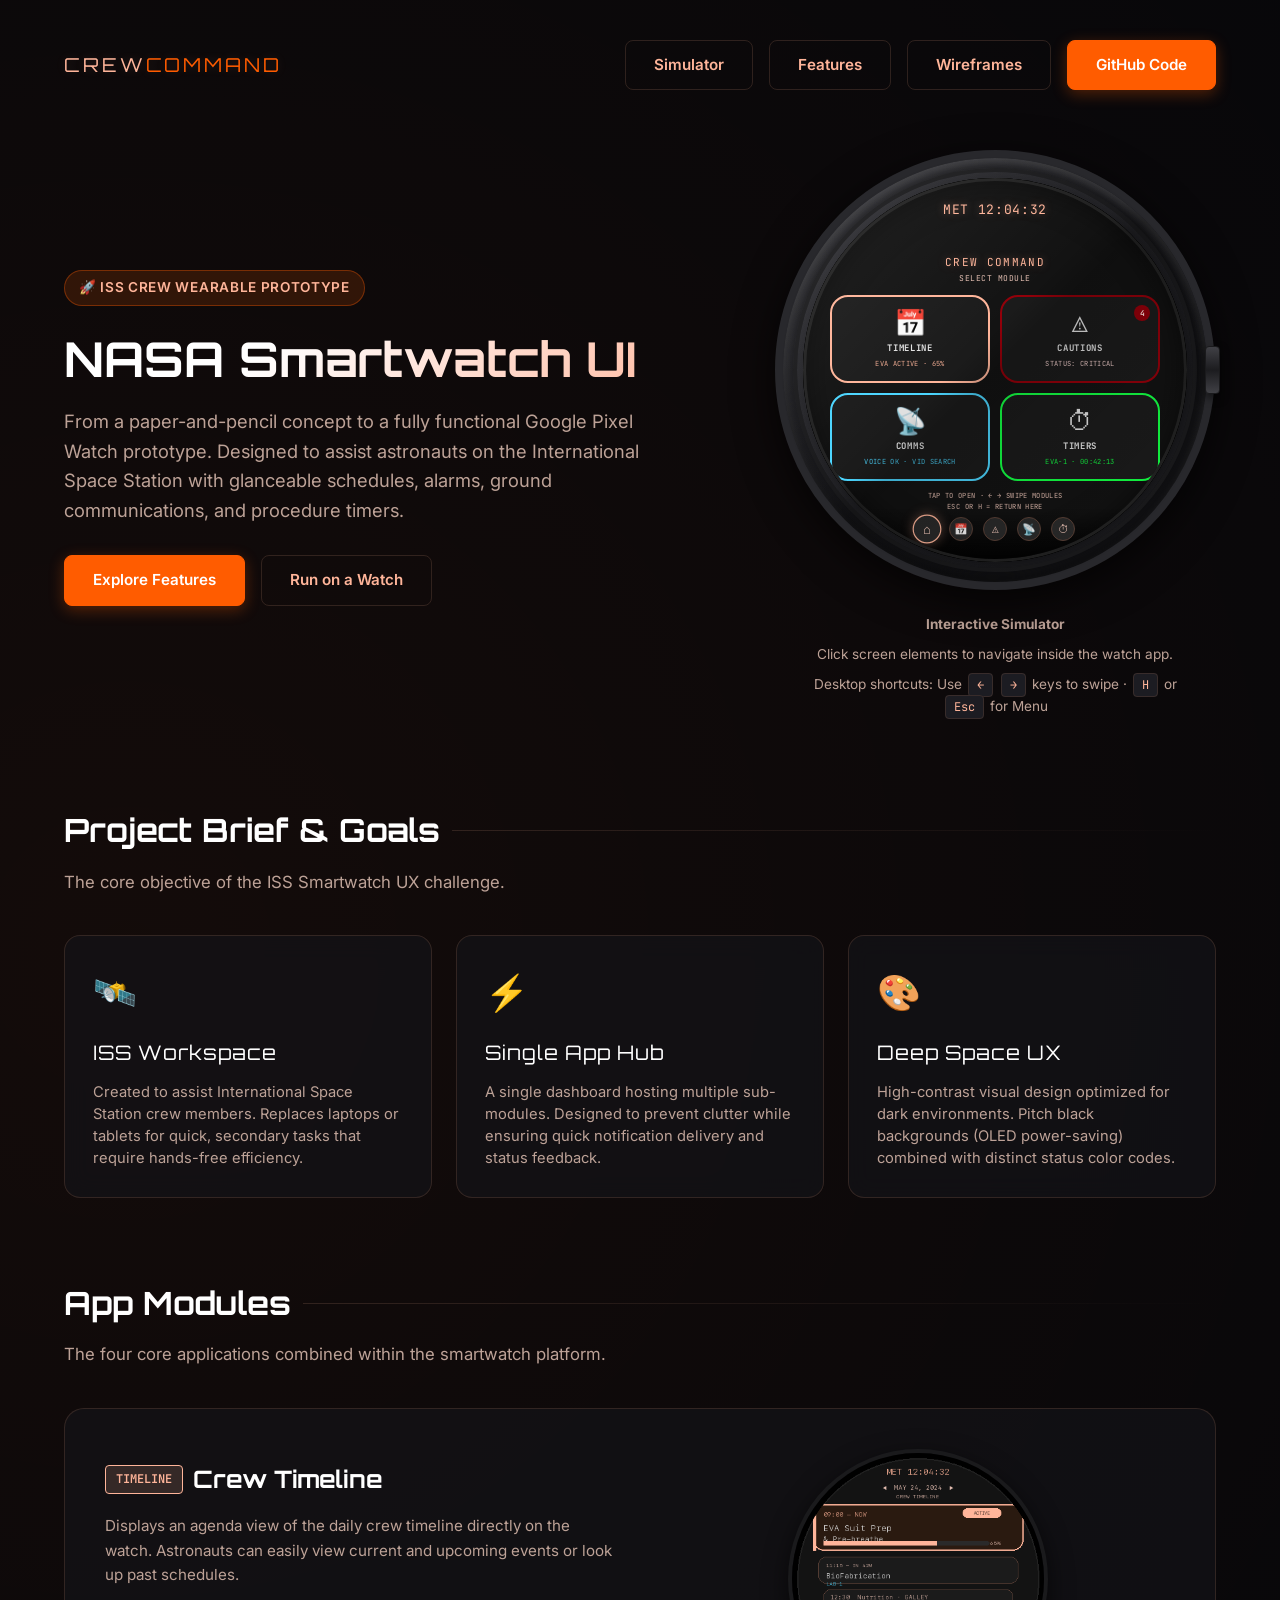
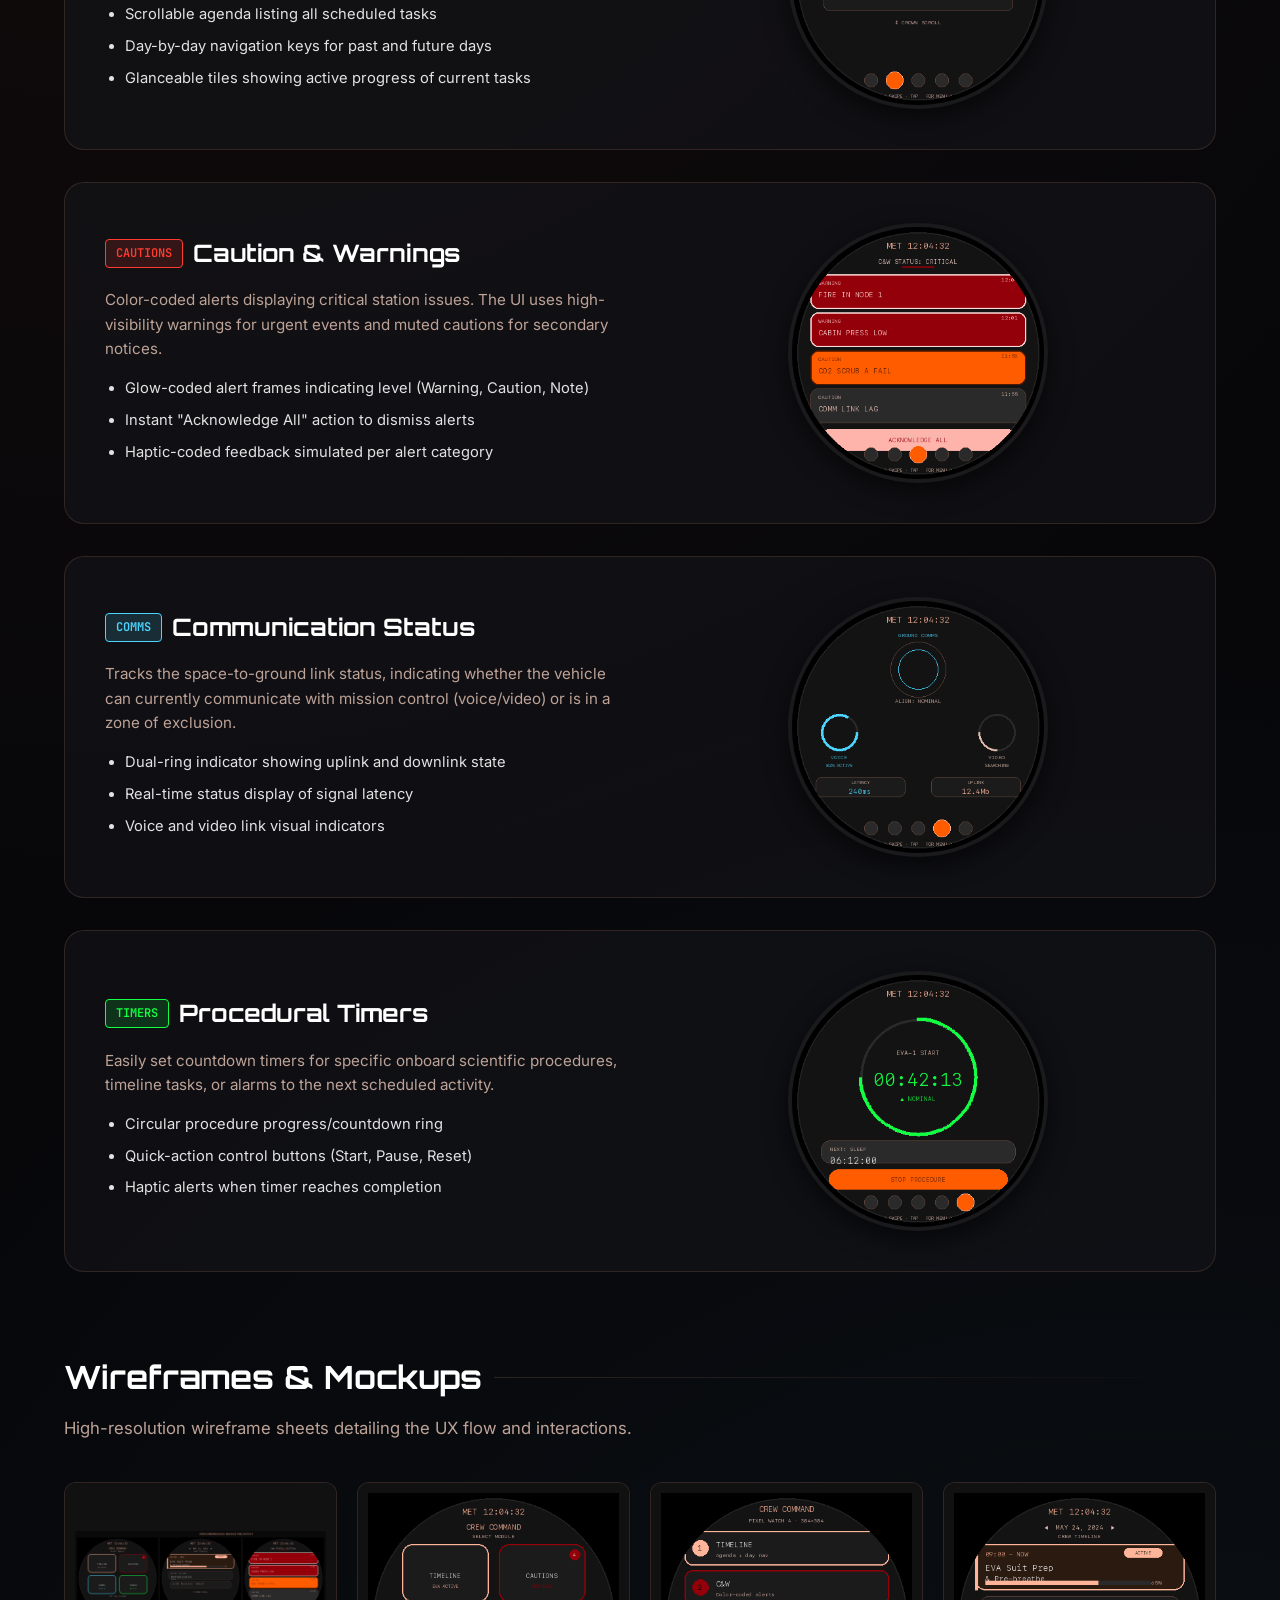
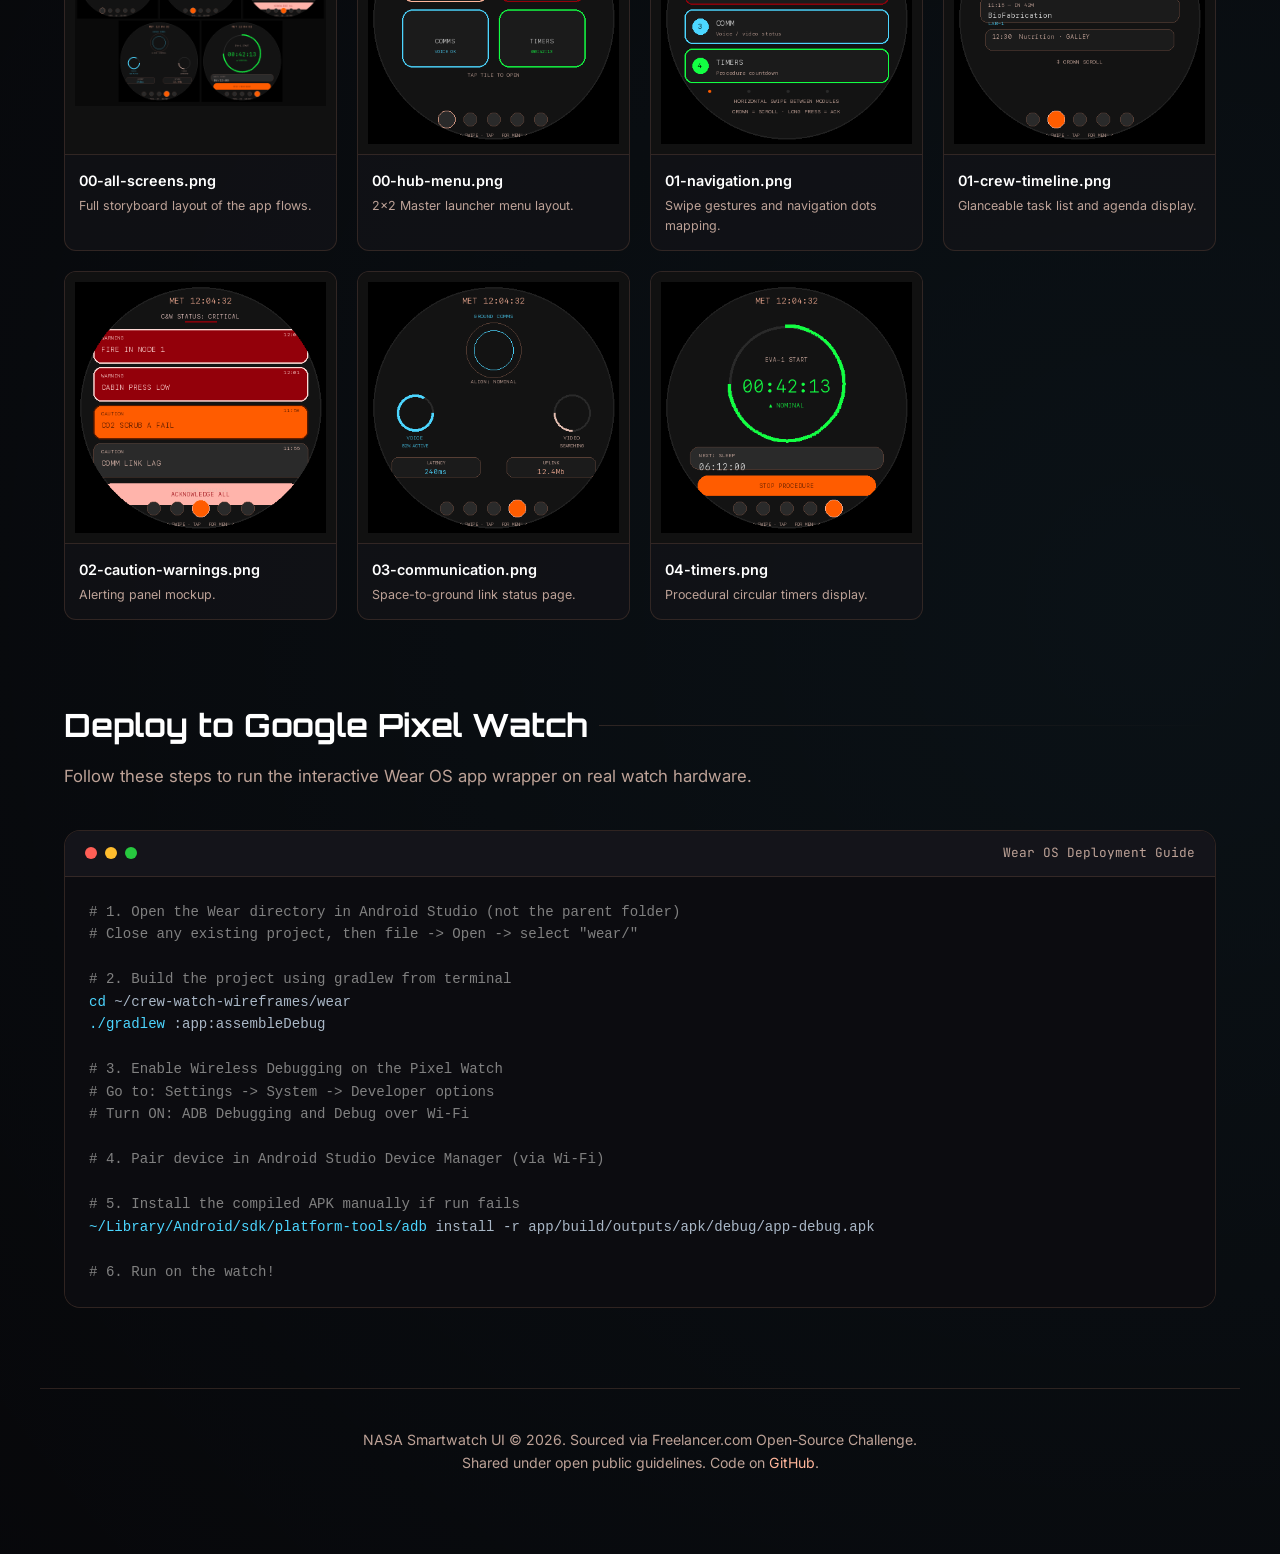
==== docs/index.html @ d1a4705b "Add docs folder for GitHub Pages" ====
<!DOCTYPE html>
<html lang="en">
<head>
  <meta charset="utf-8"/>
  <meta name="viewport" content="width=device-width, initial-scale=1"/>
  <title>NASA Smartwatch — Evolution of an Astronaut Wearable Interface</title>
  <meta name="description" content="Explore the NASA Smartwatch app prototype for the International Space Station, built for the Google Pixel Watch. Try the interactive simulator on this page!"/>
  <link rel="stylesheet" href="style.css"/>
</head>
<body>

  <!-- Header -->
  <header>
    <a href="#" class="logo">CREW<span>COMMAND</span></a>
    <div class="btn-container">
      <a href="#simulator" class="btn btn-secondary">Simulator</a>
      <a href="#features" class="btn btn-secondary">Features</a>
      <a href="#wireframes" class="btn btn-secondary">Wireframes</a>
      <a href="https://github.com/Agilegallie/NASA_Smartwatch" target="_blank" class="btn btn-primary">GitHub Code</a>
    </div>
  </header>

  <!-- Hero Section & Live Simulator -->
  <section class="hero" id="simulator">
    <div class="hero-content">
      <div class="hero-badge">
        🚀 ISS Crew Wearable Prototype
      </div>
      <h1>NASA Smartwatch UI</h1>
      <p>
        From a paper-and-pencil concept to a fully functional Google Pixel Watch prototype. Designed to assist astronauts on the International Space Station with glanceable schedules, alarms, ground communications, and procedure timers.
      </p>
      <div class="btn-container">
        <a href="#features" class="btn btn-primary">Explore Features</a>
        <a href="#deployment" class="btn btn-secondary">Run on a Watch</a>
      </div>
    </div>

    <!-- Live Watch Simulator Frame -->
    <div class="simulator-container">
      <div class="watch-frame">
        <div class="bezel-ring"></div>
        <div class="watch-crown"></div>
        <div class="watch-screen">
          <iframe class="watch-iframe" src="screens/hub.html" title="Interactive Watch Simulator"></iframe>
        </div>
      </div>
      <div class="simulator-controls">
        <p><strong>Interactive Simulator</strong></p>
        <p>Click screen elements to navigate inside the watch app.</p>
        <p>Desktop shortcuts: Use <kbd>←</kbd> <kbd>→</kbd> keys to swipe · <kbd>H</kbd> or <kbd>Esc</kbd> for Menu</p>
      </div>
    </div>
  </section>

  <!-- Product Brief & Overview -->
  <section id="brief">
    <div class="section-header">
      <h2>Project Brief &amp; Goals</h2>
      <p>The core objective of the ISS Smartwatch UX challenge.</p>
    </div>
    
    <div class="info-grid">
      <div class="glass-card">
        <div class="card-icon">🛰️</div>
        <div class="card-title">ISS Workspace</div>
        <div class="card-desc">
          Created to assist International Space Station crew members. Replaces laptops or tablets for quick, secondary tasks that require hands-free efficiency.
        </div>
      </div>
      <div class="glass-card">
        <div class="card-icon">⚡</div>
        <div class="card-title">Single App Hub</div>
        <div class="card-desc">
          A single dashboard hosting multiple sub-modules. Designed to prevent clutter while ensuring quick notification delivery and status feedback.
        </div>
      </div>
      <div class="glass-card">
        <div class="card-icon">🎨</div>
        <div class="card-title">Deep Space UX</div>
        <div class="card-desc">
          High-contrast visual design optimized for dark environments. Pitch black backgrounds (OLED power-saving) combined with distinct status color codes.
        </div>
      </div>
    </div>
  </section>

  <!-- Detailed Features Showcase -->
  <section id="features">
    <div class="section-header">
      <h2>App Modules</h2>
      <p>The four core applications combined within the smartwatch platform.</p>
    </div>

    <div class="features-detailed">
      
      <!-- Feature 1: Crew Timeline -->
      <div class="feature-detail-row">
        <div class="feature-detail-content">
          <h3>
            <span class="badge badge-timeline">Timeline</span>
            Crew Timeline
          </h3>
          <p>
            Displays an agenda view of the daily crew timeline directly on the watch. Astronauts can easily view current and upcoming events or look up past schedules.
          </p>
          <ul>
            <li>Scrollable agenda listing all scheduled tasks</li>
            <li>Day-by-day navigation keys for past and future days</li>
            <li>Glanceable tiles showing active progress of current tasks</li>
          </ul>
        </div>
        <div class="feature-detail-preview">
          <img src="wireframes/01-crew-timeline.png" alt="Timeline Module Preview"/>
        </div>
      </div>

      <!-- Feature 2: Caution & Warnings -->
      <div class="feature-detail-row">
        <div class="feature-detail-content">
          <h3>
            <span class="badge badge-cautions">Cautions</span>
            Caution &amp; Warnings
          </h3>
          <p>
            Color-coded alerts displaying critical station issues. The UI uses high-visibility warnings for urgent events and muted cautions for secondary notices.
          </p>
          <ul>
            <li>Glow-coded alert frames indicating level (Warning, Caution, Note)</li>
            <li>Instant "Acknowledge All" action to dismiss alerts</li>
            <li>Haptic-coded feedback simulated per alert category</li>
          </ul>
        </div>
        <div class="feature-detail-preview">
          <img src="wireframes/02-caution-warnings.png" alt="Caution & Warnings Module Preview"/>
        </div>
      </div>

      <!-- Feature 3: Communication Status -->
      <div class="feature-detail-row">
        <div class="feature-detail-content">
          <h3>
            <span class="badge badge-comm">Comms</span>
            Communication Status
          </h3>
          <p>
            Tracks the space-to-ground link status, indicating whether the vehicle can currently communicate with mission control (voice/video) or is in a zone of exclusion.
          </p>
          <ul>
            <li>Dual-ring indicator showing uplink and downlink state</li>
            <li>Real-time status display of signal latency</li>
            <li>Voice and video link visual indicators</li>
          </ul>
        </div>
        <div class="feature-detail-preview">
          <img src="wireframes/03-communication-status.png" alt="Communication Status Module Preview"/>
        </div>
      </div>

      <!-- Feature 4: Timers -->
      <div class="feature-detail-row">
        <div class="feature-detail-content">
          <h3>
            <span class="badge badge-timers">Timers</span>
            Procedural Timers
          </h3>
          <p>
            Easily set countdown timers for specific onboard scientific procedures, timeline tasks, or alarms to the next scheduled activity.
          </p>
          <ul>
            <li>Circular procedure progress/countdown ring</li>
            <li>Quick-action control buttons (Start, Pause, Reset)</li>
            <li>Haptic alerts when timer reaches completion</li>
          </ul>
        </div>
        <div class="feature-detail-preview">
          <img src="wireframes/04-timers.png" alt="Timers Module Preview"/>
        </div>
      </div>

    </div>
  </section>

  <!-- Wireframes Gallery -->
  <section id="wireframes">
    <div class="section-header">
      <h2>Wireframes &amp; Mockups</h2>
      <p>High-resolution wireframe sheets detailing the UX flow and interactions.</p>
    </div>

    <div class="gallery-grid">
      <a href="wireframes/00-all-screens.png" target="_blank" class="gallery-item">
        <div class="gallery-img-container">
          <img src="wireframes/00-all-screens.png" alt="All Screens wireframe sheet"/>
        </div>
        <div class="gallery-info">
          <div class="gallery-title">00-all-screens.png</div>
          <div class="gallery-desc">Full storyboard layout of the app flows.</div>
        </div>
      </a>

      <a href="wireframes/00-hub-menu.png" target="_blank" class="gallery-item">
        <div class="gallery-img-container">
          <img src="wireframes/00-hub-menu.png" alt="Hub Menu wireframe"/>
        </div>
        <div class="gallery-info">
          <div class="gallery-title">00-hub-menu.png</div>
          <div class="gallery-desc">2x2 Master launcher menu layout.</div>
        </div>
      </a>

      <a href="wireframes/01-navigation-overview.png" target="_blank" class="gallery-item">
        <div class="gallery-img-container">
          <img src="wireframes/01-navigation-overview.png" alt="Navigation overview"/>
        </div>
        <div class="gallery-info">
          <div class="gallery-title">01-navigation.png</div>
          <div class="gallery-desc">Swipe gestures and navigation dots mapping.</div>
        </div>
      </a>

      <a href="wireframes/01-crew-timeline.png" target="_blank" class="gallery-item">
        <div class="gallery-img-container">
          <img src="wireframes/01-crew-timeline.png" alt="Crew Timeline agenda mockup"/>
        </div>
        <div class="gallery-info">
          <div class="gallery-title">01-crew-timeline.png</div>
          <div class="gallery-desc">Glanceable task list and agenda display.</div>
        </div>
      </a>

      <a href="wireframes/02-caution-warnings.png" target="_blank" class="gallery-item">
        <div class="gallery-img-container">
          <img src="wireframes/02-caution-warnings.png" alt="Caution and warnings alert cards"/>
        </div>
        <div class="gallery-info">
          <div class="gallery-title">02-caution-warnings.png</div>
          <div class="gallery-desc">Alerting panel mockup.</div>
        </div>
      </a>

      <a href="wireframes/03-communication-status.png" target="_blank" class="gallery-item">
        <div class="gallery-img-container">
          <img src="wireframes/03-communication-status.png" alt="Communication status screen"/>
        </div>
        <div class="gallery-info">
          <div class="gallery-title">03-communication.png</div>
          <div class="gallery-desc">Space-to-ground link status page.</div>
        </div>
      </a>

      <a href="wireframes/04-timers.png" target="_blank" class="gallery-item">
        <div class="gallery-img-container">
          <img src="wireframes/04-timers.png" alt="Timers ring view"/>
        </div>
        <div class="gallery-info">
          <div class="gallery-title">04-timers.png</div>
          <div class="gallery-desc">Procedural circular timers display.</div>
        </div>
      </a>
    </div>
  </section>

  <!-- Watch Deployment Instructions -->
  <section id="deployment">
    <div class="section-header">
      <h2>Deploy to Google Pixel Watch</h2>
      <p>Follow these steps to run the interactive Wear OS app wrapper on real watch hardware.</p>
    </div>

    <div class="code-guide">
      <div class="code-header">
        <div class="code-dots">
          <div class="code-dot dot-red"></div>
          <div class="code-dot dot-yellow"></div>
          <div class="code-dot dot-green"></div>
        </div>
        <div class="code-title">Wear OS Deployment Guide</div>
      </div>
      <div class="code-content">
        <pre><code><span class="comment"># 1. Open the Wear directory in Android Studio (not the parent folder)</span>
<span class="comment"># Close any existing project, then file -> Open -> select "wear/"</span>

<span class="comment"># 2. Build the project using gradlew from terminal</span>
<span class="cmd">cd</span> ~/crew-watch-wireframes/wear
<span class="cmd">./gradlew</span> :app:assembleDebug

<span class="comment"># 3. Enable Wireless Debugging on the Pixel Watch</span>
<span class="comment"># Go to: Settings -> System -> Developer options</span>
<span class="comment"># Turn ON: ADB Debugging and Debug over Wi-Fi</span>

<span class="comment"># 4. Pair device in Android Studio Device Manager (via Wi-Fi)</span>

<span class="comment"># 5. Install the compiled APK manually if run fails</span>
<span class="cmd">~/Library/Android/sdk/platform-tools/adb</span> install -r app/build/outputs/apk/debug/app-debug.apk

<span class="comment"># 6. Run on the watch!</span></code></pre>
      </div>
    </div>
  </section>

  <!-- Footer -->
  <footer>
    <p>NASA Smartwatch UI © 2026. Sourced via Freelancer.com Open-Source Challenge.</p>
    <p>Shared under open public guidelines. Code on <a href="https://github.com/Agilegallie/NASA_Smartwatch" target="_blank">GitHub</a>.</p>
  </footer>

</body>
</html>
---- docs/style.css ----
/* Deep Space Command — Landing Page Styling */
@import url('https://fonts.googleapis.com/css2?family=Inter:wght@300;400;500;600;700&family=JetBrains+Mono:wght@400;600;700&family=Orbitron:wght@600;800&display=swap');

:root {
  --bg-color: #07070a;
  --panel-bg: rgba(20, 20, 25, 0.65);
  --panel-border: rgba(91, 65, 55, 0.45);
  --text-main: #e2e2e2;
  --text-muted: #bda297;
  --primary: #ffb59a;
  --primary-glow: rgba(255, 181, 154, 0.15);
  --accent-orange: #ff5c00;
  --accent-green: #13ff43;
  --accent-blue: #4cd6ff;
  --accent-red: #ff3b30;
  --font-sans: 'Inter', sans-serif;
  --font-mono: 'JetBrains Mono', monospace;
  --font-display: 'Orbitron', sans-serif;
}

* {
  box-sizing: border-box;
  margin: 0;
  padding: 0;
}

html {
  scroll-behavior: smooth;
}

body {
  background-color: var(--bg-color);
  background-image: 
    radial-gradient(circle at 10% 20%, rgba(255, 92, 0, 0.05) 0%, transparent 40%),
    radial-gradient(circle at 90% 80%, rgba(76, 214, 255, 0.05) 0%, transparent 40%);
  color: var(--text-main);
  font-family: var(--font-sans);
  line-height: 1.6;
  overflow-x: hidden;
  padding-bottom: 80px;
}

/* Header & Hero Section */
header {
  max-width: 1200px;
  margin: 0 auto;
  padding: 40px 24px 20px;
  display: flex;
  justify-content: space-between;
  align-items: center;
}

.logo {
  font-family: var(--font-display);
  font-size: 1.2rem;
  letter-spacing: 0.15em;
  color: var(--primary);
  text-shadow: 0 0 10px var(--primary-glow);
  text-decoration: none;
}

.logo span {
  color: var(--accent-orange);
}

.hero {
  max-width: 1200px;
  margin: 40px auto 80px;
  padding: 0 24px;
  display: grid;
  grid-template-columns: 1.2fr 0.8fr;
  gap: 48px;
  align-items: center;
}

@media (max-width: 992px) {
  .hero {
    grid-template-columns: 1fr;
    text-align: center;
    gap: 40px;
  }
}

.hero-content h1 {
  font-family: var(--font-display);
  font-size: 3rem;
  line-height: 1.2;
  margin-bottom: 20px;
  background: linear-gradient(135deg, #fff 30%, var(--primary) 100%);
  -webkit-background-clip: text;
  -webkit-text-fill-color: transparent;
}

@media (max-width: 576px) {
  .hero-content h1 {
    font-size: 2.2rem;
  }
}

.hero-content p {
  color: var(--text-muted);
  font-size: 1.15rem;
  margin-bottom: 30px;
  max-width: 600px;
}

@media (max-width: 992px) {
  .hero-content p {
    margin: 0 auto 30px;
  }
}

.hero-badge {
  display: inline-flex;
  align-items: center;
  gap: 8px;
  background: rgba(255, 92, 0, 0.15);
  border: 1px solid rgba(255, 92, 0, 0.35);
  padding: 6px 14px;
  border-radius: 99px;
  color: var(--primary);
  font-size: 0.85rem;
  font-weight: 600;
  margin-bottom: 24px;
  text-transform: uppercase;
  letter-spacing: 0.05em;
}

.btn-container {
  display: flex;
  gap: 16px;
  flex-wrap: wrap;
}

@media (max-width: 992px) {
  .btn-container {
    justify-content: center;
  }
}

.btn {
  display: inline-flex;
  align-items: center;
  justify-content: center;
  padding: 12px 28px;
  border-radius: 8px;
  font-size: 0.95rem;
  font-weight: 600;
  text-decoration: none;
  transition: all 0.2s ease;
  cursor: pointer;
}

.btn-primary {
  background: var(--accent-orange);
  color: #fff;
  border: 1px solid var(--accent-orange);
  box-shadow: 0 4px 15px rgba(255, 92, 0, 0.3);
}

.btn-primary:hover {
  background: #ff7629;
  transform: translateY(-2px);
  box-shadow: 0 6px 20px rgba(255, 92, 0, 0.4);
}

.btn-secondary {
  background: transparent;
  color: var(--primary);
  border: 1px solid var(--panel-border);
}

.btn-secondary:hover {
  background: rgba(255, 181, 154, 0.05);
  border-color: var(--primary);
  transform: translateY(-2px);
}

/* Smartwatch Simulator */
.simulator-container {
  display: flex;
  flex-direction: column;
  align-items: center;
  justify-content: center;
}

.watch-frame {
  width: 440px;
  height: 440px;
  background: radial-gradient(circle at 30% 30%, #303035 0%, #151518 70%);
  border-radius: 50%;
  border: 8px solid #28282c;
  box-shadow: 
    0 10px 40px rgba(0, 0, 0, 0.7),
    inset 0 4px 10px rgba(255, 255, 255, 0.15),
    inset 0 -4px 10px rgba(0, 0, 0, 0.6);
  position: relative;
  display: flex;
  align-items: center;
  justify-content: center;
  margin-bottom: 24px;
}

.watch-frame::after {
  content: '';
  position: absolute;
  inset: 0;
  border-radius: 50%;
  background: linear-gradient(135deg, rgba(255,255,255,0.08) 0%, transparent 45%, rgba(0,0,0,0.2) 50%, transparent 100%);
  pointer-events: none;
}

/* Metal Bezel Ring */
.bezel-ring {
  position: absolute;
  width: 404px;
  height: 404px;
  border-radius: 50%;
  border: 4px solid #1a1a1c;
  box-shadow: 
    0 0 10px rgba(0, 0, 0, 0.5),
    inset 0 0 15px rgba(255, 255, 255, 0.05);
  pointer-events: none;
}

/* Smartwatch Physical Buttons (Crown) */
.watch-crown {
  position: absolute;
  right: -13px;
  top: calc(50% - 24px);
  width: 15px;
  height: 48px;
  background: linear-gradient(to bottom, #404045 0%, #1c1c1f 50%, #404045 100%);
  border-radius: 4px;
  border: 1px solid #1a1a1c;
  box-shadow: 0 4px 8px rgba(0,0,0,0.5);
  z-index: 1;
}

.watch-screen {
  width: 384px;
  height: 384px;
  border-radius: 50%;
  overflow: hidden;
  background: #000;
  position: relative;
  box-shadow: inset 0 0 20px rgba(0,0,0,0.8);
}

.watch-iframe {
  width: 100%;
  height: 100%;
  border: none;
  background: #0a0a0a;
}

.simulator-controls {
  text-align: center;
  max-width: 400px;
}

.simulator-controls p {
  font-size: 0.85rem;
  color: var(--text-muted);
  margin-bottom: 8px;
}

.simulator-controls kbd {
  background: #1c1c22;
  border: 1px solid var(--panel-border);
  padding: 3px 8px;
  border-radius: 4px;
  font-family: var(--font-mono);
  font-size: 0.75rem;
  color: var(--primary);
  margin: 0 2px;
}

/* Sections General */
section {
  max-width: 1200px;
  margin: 80px auto;
  padding: 0 24px;
}

.section-header {
  margin-bottom: 40px;
}

.section-header h2 {
  font-family: var(--font-display);
  font-size: 2rem;
  color: #fff;
  margin-bottom: 12px;
  display: flex;
  align-items: center;
  gap: 12px;
}

.section-header h2::after {
  content: '';
  flex: 1;
  height: 1px;
  background: linear-gradient(to right, var(--panel-border), transparent);
}

.section-header p {
  color: var(--text-muted);
  font-size: 1.05rem;
}

/* Info Grid */
.info-grid {
  display: grid;
  grid-template-columns: repeat(auto-fit, minmax(280px, 1fr));
  gap: 24px;
  margin-bottom: 60px;
}

.glass-card {
  background: var(--panel-bg);
  backdrop-filter: blur(12px);
  -webkit-backdrop-filter: blur(12px);
  border: 1px solid var(--panel-border);
  border-radius: 16px;
  padding: 28px;
  transition: transform 0.25s ease, border-color 0.25s ease, box-shadow 0.25s ease;
}

.glass-card:hover {
  transform: translateY(-4px);
  border-color: var(--primary);
  box-shadow: 0 10px 30px rgba(255, 181, 154, 0.05);
}

.card-icon {
  font-size: 2.2rem;
  margin-bottom: 16px;
  display: inline-block;
}

.card-title {
  font-family: var(--font-display);
  font-size: 1.25rem;
  color: #fff;
  margin-bottom: 12px;
  letter-spacing: 0.05em;
}

.card-desc {
  color: var(--text-muted);
  font-size: 0.92rem;
  line-height: 1.5;
}

/* Feature Details Showcase */
.features-detailed {
  display: flex;
  flex-direction: column;
  gap: 32px;
}

.feature-detail-row {
  display: grid;
  grid-template-columns: 1fr 1fr;
  gap: 40px;
  align-items: center;
  background: var(--panel-bg);
  border: 1px solid var(--panel-border);
  border-radius: 20px;
  padding: 40px;
}

@media (max-width: 768px) {
  .feature-detail-row {
    grid-template-columns: 1fr;
    padding: 24px;
    gap: 24px;
  }
}

.feature-detail-content h3 {
  font-family: var(--font-display);
  font-size: 1.5rem;
  color: #fff;
  margin-bottom: 16px;
  display: flex;
  align-items: center;
  gap: 10px;
}

.feature-detail-content .badge {
  font-family: var(--font-mono);
  font-size: 0.75rem;
  padding: 4px 10px;
  border-radius: 4px;
  font-weight: 600;
  text-transform: uppercase;
}

.badge-timeline { background: rgba(255, 181, 154, 0.15); color: var(--primary); border: 1px solid var(--primary); }
.badge-cautions { background: rgba(255, 59, 48, 0.15); color: var(--accent-red); border: 1px solid var(--accent-red); }
.badge-comm { background: rgba(76, 214, 255, 0.15); color: var(--accent-blue); border: 1px solid var(--accent-blue); }
.badge-timers { background: rgba(19, 255, 67, 0.15); color: var(--accent-green); border: 1px solid var(--accent-green); }

.feature-detail-content p {
  color: var(--text-muted);
  font-size: 0.95rem;
  margin-bottom: 16px;
}

.feature-detail-content ul {
  padding-left: 20px;
  color: var(--text-main);
  font-size: 0.92rem;
}

.feature-detail-content li {
  margin-bottom: 8px;
}

.feature-detail-preview {
  display: flex;
  justify-content: center;
  align-items: center;
}

.feature-detail-preview img {
  max-width: 260px;
  height: auto;
  border-radius: 50%;
  border: 4px solid #1a1a1c;
  box-shadow: 0 8px 25px rgba(0,0,0,0.6);
  background: #131313;
}

/* Wireframe Gallery */
.gallery-grid {
  display: grid;
  grid-template-columns: repeat(auto-fill, minmax(220px, 1fr));
  gap: 20px;
}

.gallery-item {
  background: var(--panel-bg);
  border: 1px solid var(--panel-border);
  border-radius: 12px;
  overflow: hidden;
  text-decoration: none;
  color: inherit;
  transition: all 0.25s ease;
}

.gallery-item:hover {
  transform: translateY(-4px);
  border-color: var(--primary);
  box-shadow: 0 10px 25px rgba(255, 181, 154, 0.08);
}

.gallery-img-container {
  aspect-ratio: 1;
  background: #111;
  display: flex;
  align-items: center;
  justify-content: center;
  overflow: hidden;
  padding: 10px;
  position: relative;
}

.gallery-img-container img {
  max-width: 100%;
  max-height: 100%;
  object-fit: contain;
  transition: transform 0.3s ease;
}

.gallery-item:hover .gallery-img-container img {
  transform: scale(1.08);
}

.gallery-info {
  padding: 14px;
  border-top: 1px solid var(--panel-border);
}

.gallery-title {
  font-size: 0.9rem;
  font-weight: 600;
  color: #fff;
  margin-bottom: 4px;
}

.gallery-desc {
  font-size: 0.78rem;
  color: var(--text-muted);
}

/* Code Guide Section */
.code-guide {
  background: #0c0c10;
  border: 1px solid var(--panel-border);
  border-radius: 16px;
  overflow: hidden;
}

.code-header {
  background: #14141a;
  padding: 12px 20px;
  border-bottom: 1px solid var(--panel-border);
  display: flex;
  align-items: center;
  justify-content: space-between;
}

.code-dots {
  display: flex;
  gap: 8px;
}

.code-dot {
  width: 12px;
  height: 12px;
  border-radius: 50%;
}
.dot-red { background: #ff5f56; }
.dot-yellow { background: #ffbd2e; }
.dot-green { background: #27c93f; }

.code-title {
  font-family: var(--font-mono);
  font-size: 0.8rem;
  color: var(--text-muted);
}

.code-content {
  padding: 24px;
  overflow-x: auto;
  font-family: var(--font-mono);
  font-size: 0.88rem;
  color: #a9b7c6;
  background: #0c0c10;
}

.code-content pre {
  margin: 0;
}

.code-content code {
  font-family: inherit;
}

.code-content .comment { color: #808080; }
.code-content .keyword { color: #cc7832; }
.code-content .string { color: #6a8759; }
.code-content .cmd { color: var(--accent-blue); }

/* Footer */
footer {
  text-align: center;
  max-width: 1200px;
  margin: 60px auto 0;
  padding: 40px 24px 0;
  border-top: 1px solid var(--panel-border);
  color: var(--text-muted);
  font-size: 0.88rem;
}

footer a {
  color: var(--primary);
  text-decoration: none;
}

footer a:hover {
  text-decoration: underline;
}
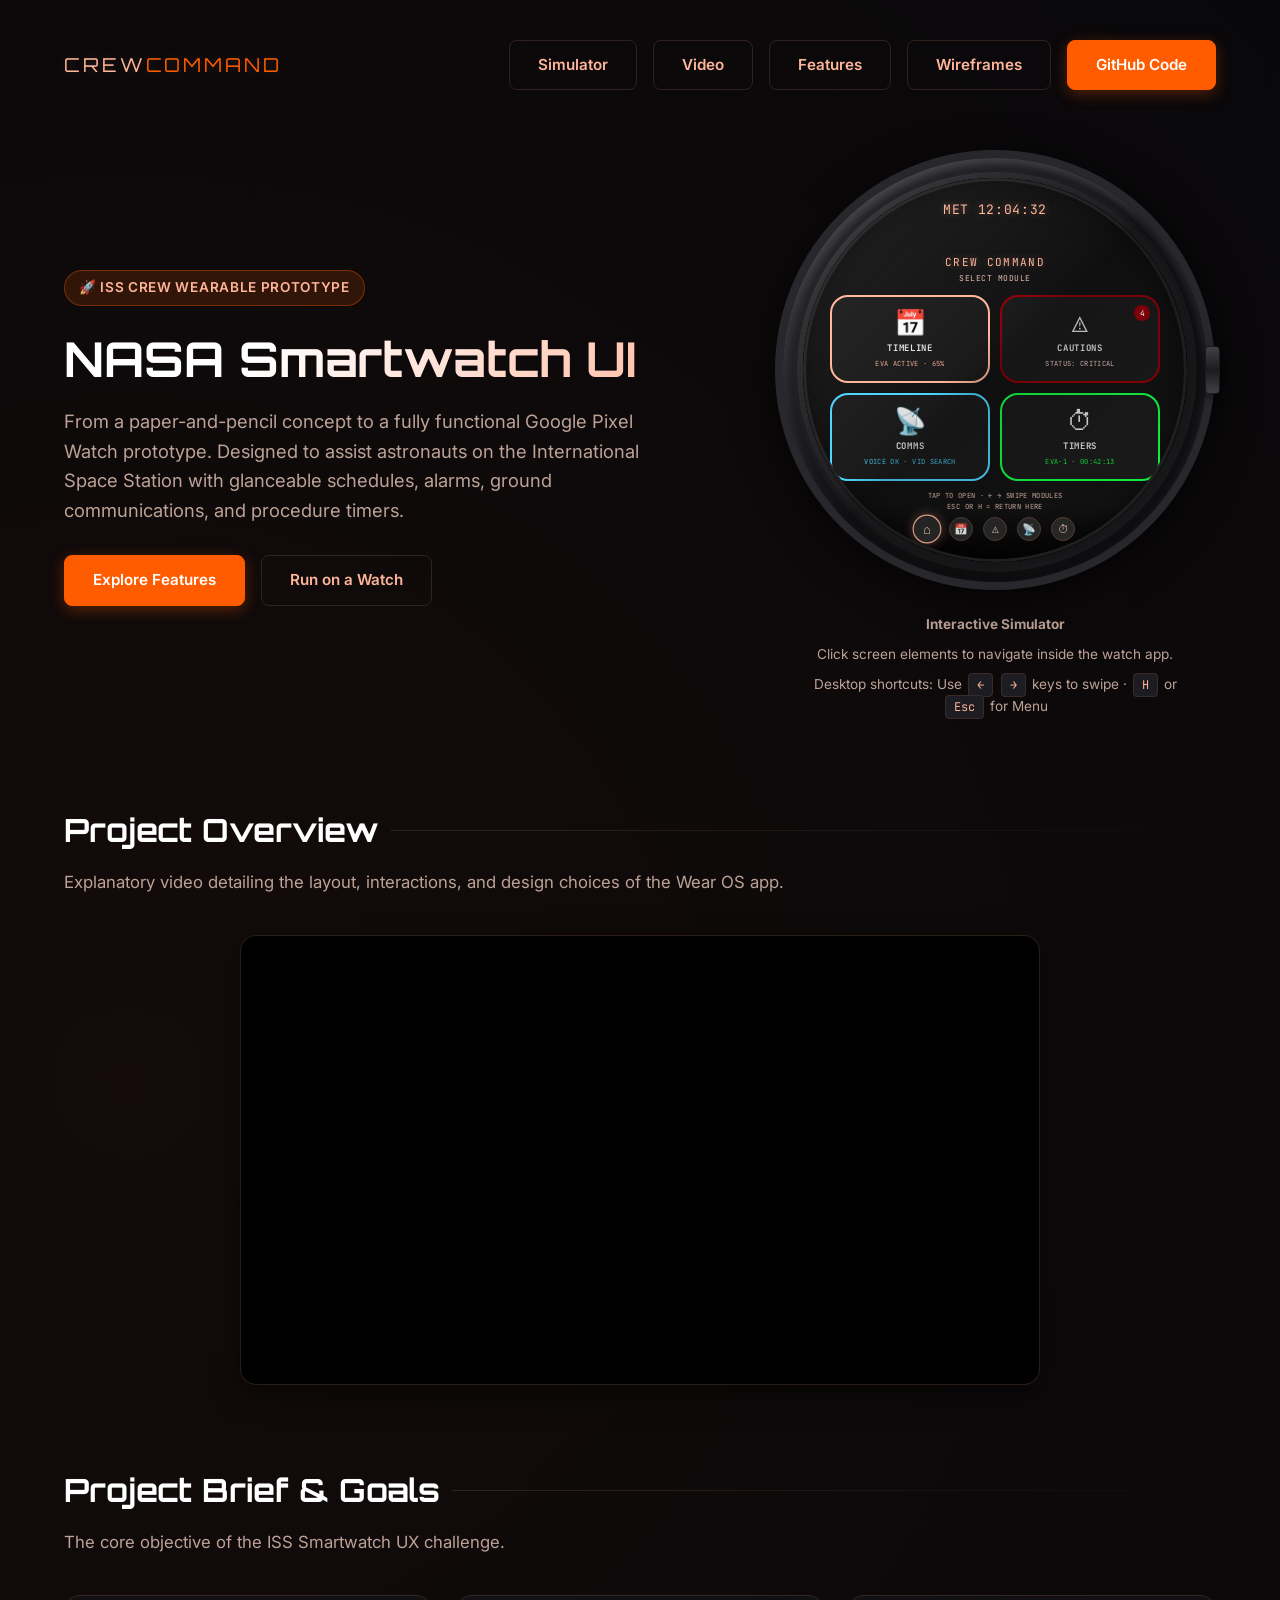
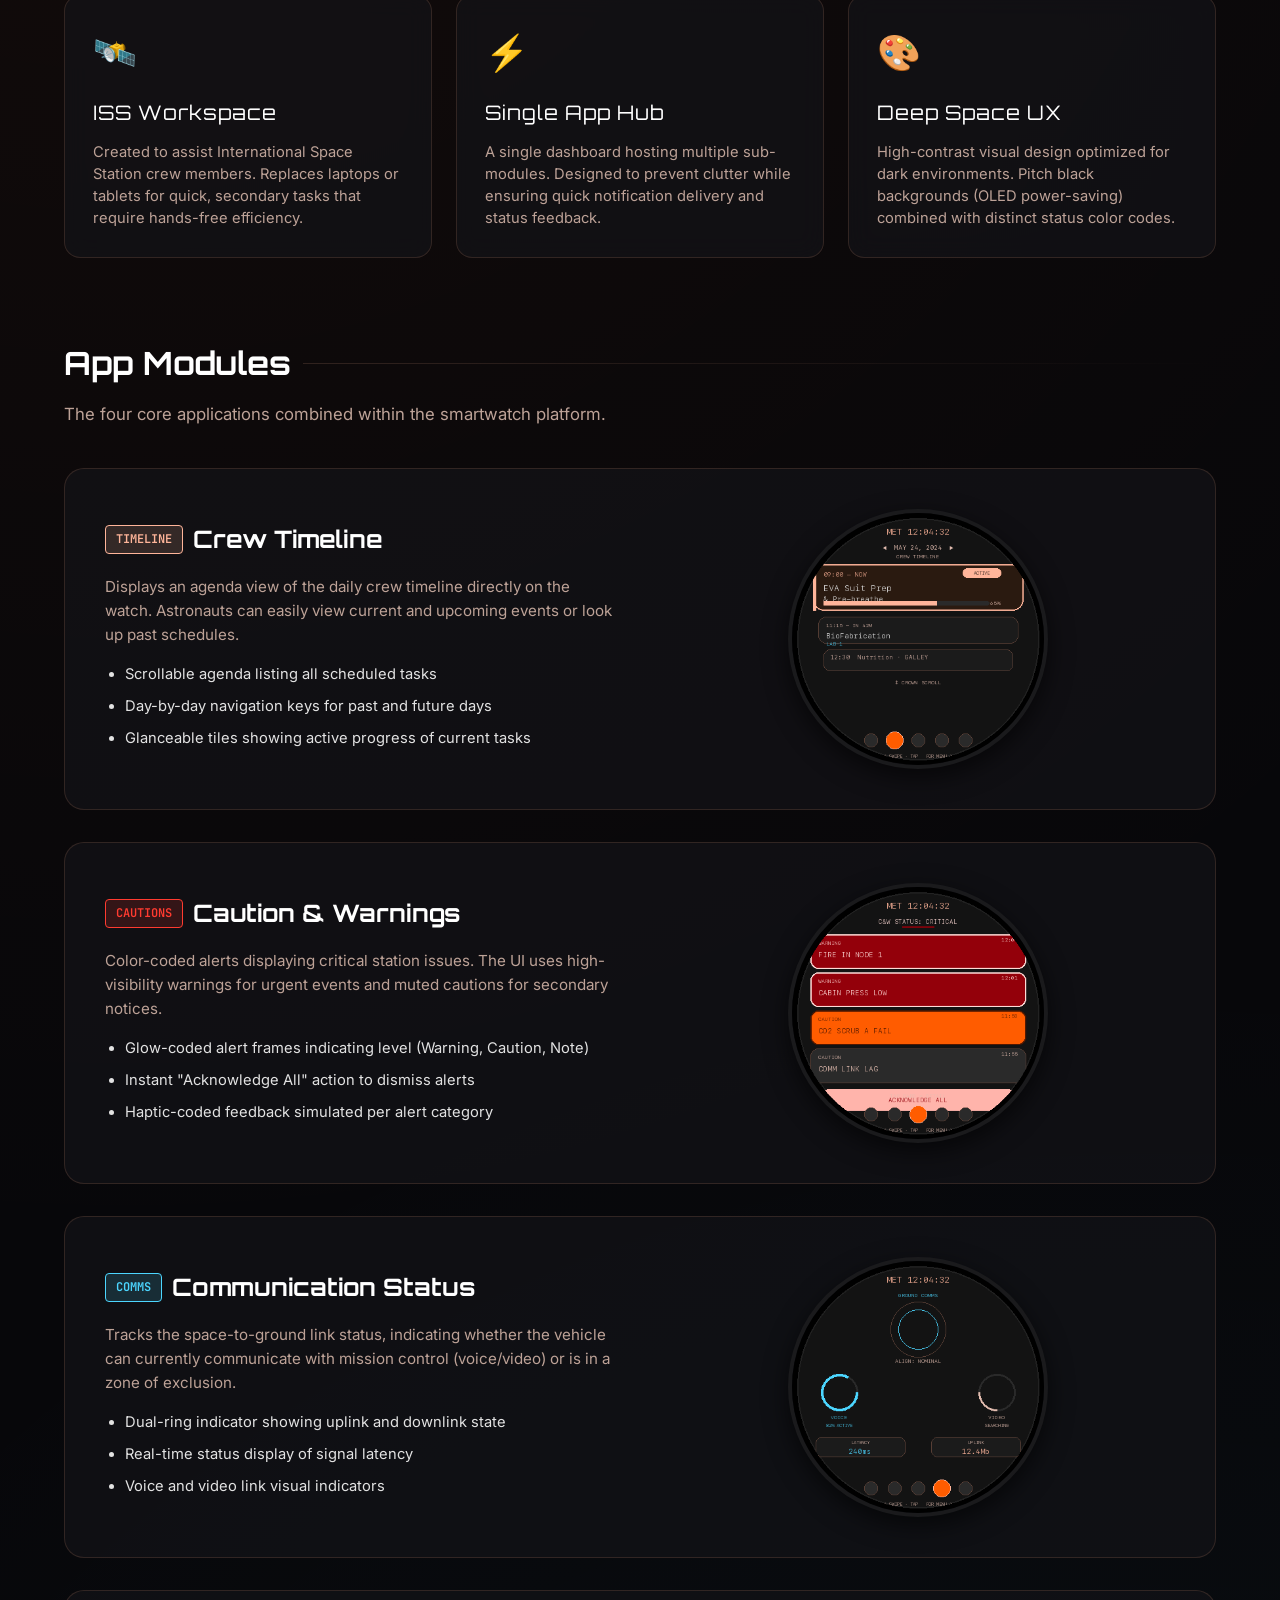
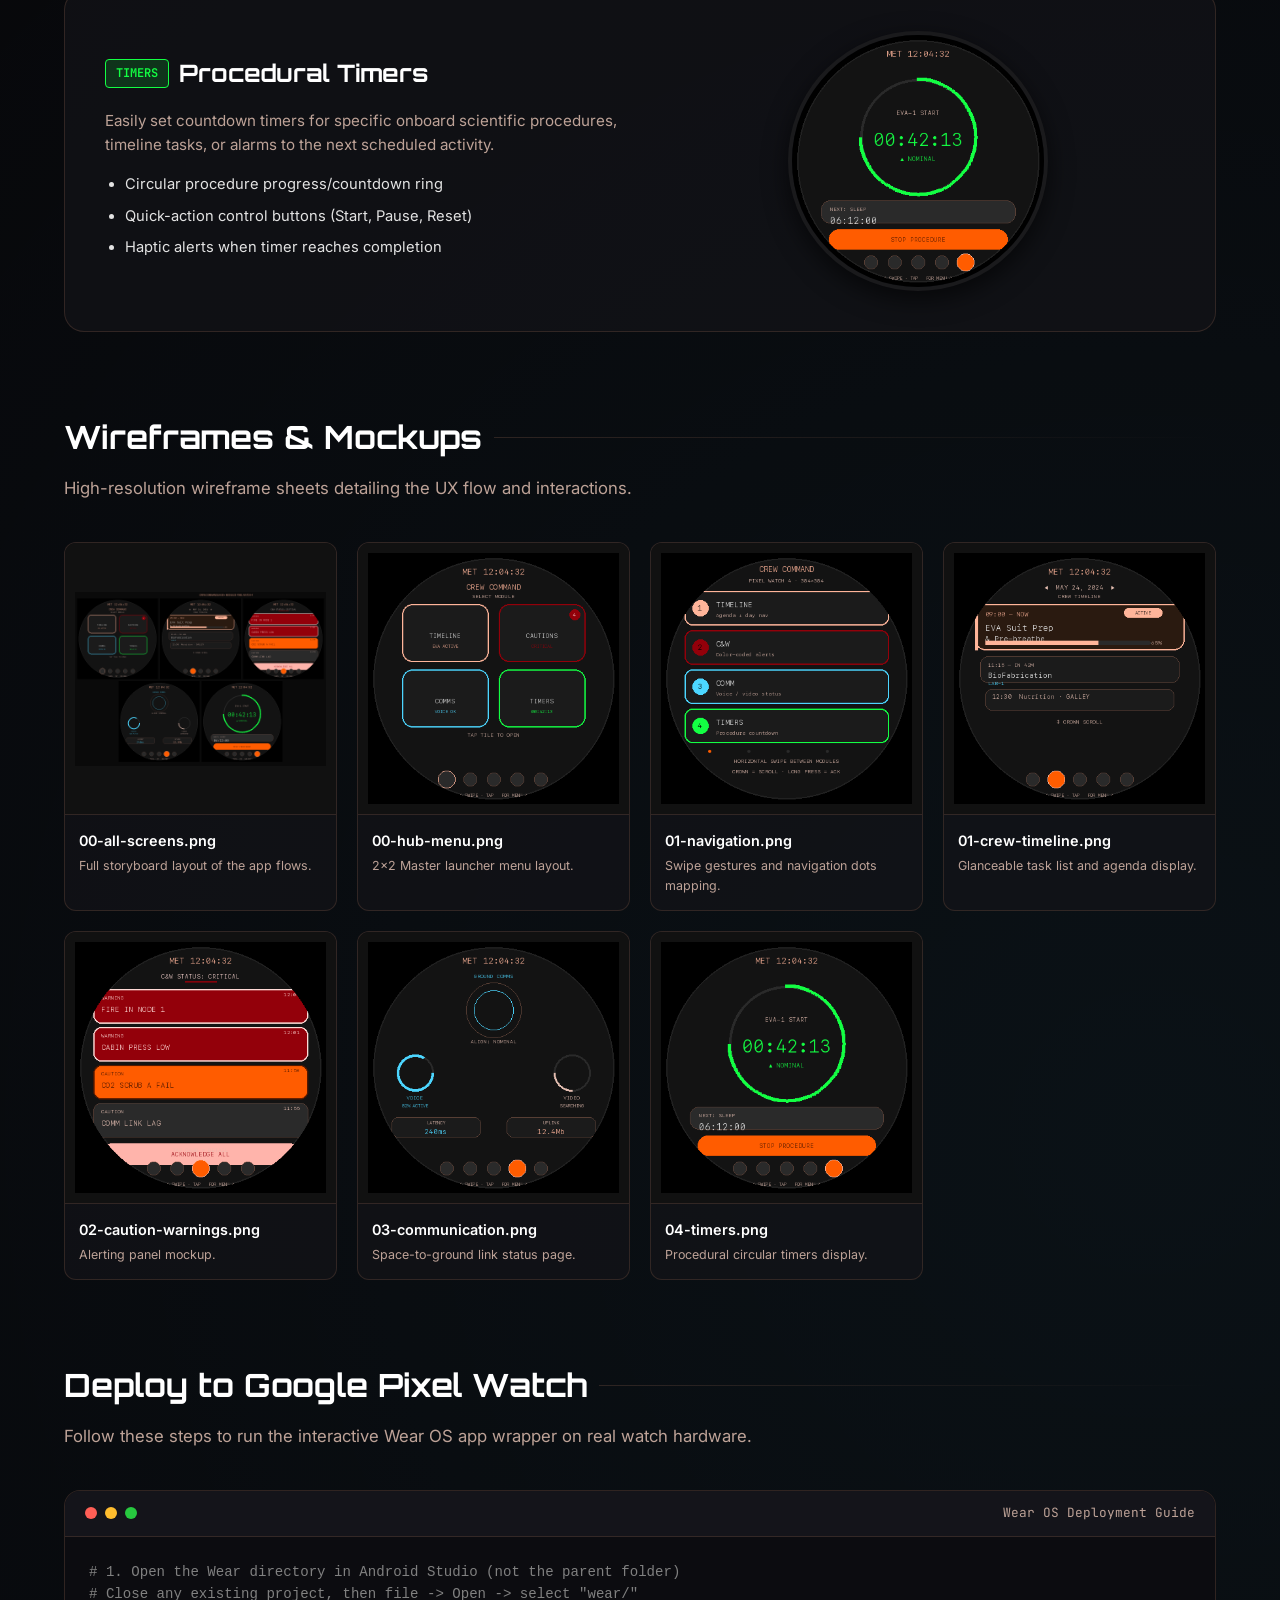
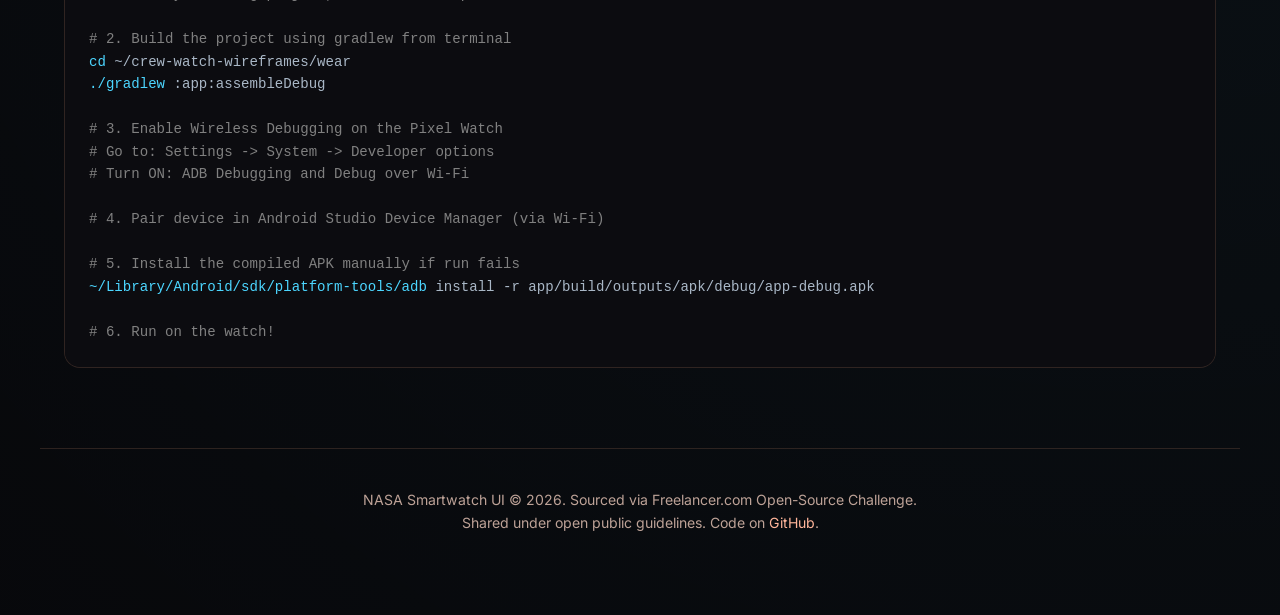
==== commit 70c3ba6e: "Apply inline styling to YouTube video to fix cached CSS layout issue" ====
--- a/docs/index.html
+++ b/docs/index.html
@@ -14,6 +14,7 @@
     <a href="#" class="logo">CREW<span>COMMAND</span></a>
     <div class="btn-container">
       <a href="#simulator" class="btn btn-secondary">Simulator</a>
+      <a href="#video" class="btn btn-secondary">Video</a>
       <a href="#features" class="btn btn-secondary">Features</a>
       <a href="#wireframes" class="btn btn-secondary">Wireframes</a>
       <a href="https://github.com/Agilegallie/NASA_Smartwatch" target="_blank" class="btn btn-primary">GitHub Code</a>
@@ -50,6 +51,17 @@
         <p>Click screen elements to navigate inside the watch app.</p>
         <p>Desktop shortcuts: Use <kbd>←</kbd> <kbd>→</kbd> keys to swipe · <kbd>H</kbd> or <kbd>Esc</kbd> for Menu</p>
       </div>
+    </div>
+  </section>
+
+  <!-- Video Walkthrough Section -->
+  <section id="video">
+    <div class="section-header">
+      <h2>Project Overview</h2>
+      <p>Explanatory video detailing the layout, interactions, and design choices of the Wear OS app.</p>
+    </div>
+    <div class="video-container" style="max-width: 800px; margin: 0 auto; border-radius: 16px; border: 1px solid rgba(91, 65, 55, 0.45); overflow: hidden; box-shadow: 0 10px 30px rgba(0, 0, 0, 0.5); background: #000; aspect-ratio: 16/9;">
+      <iframe src="https://www.youtube.com/embed/D34pnNome5w" title="YouTube Video Player" style="width: 100%; height: 100%; border: none;" allow="accelerometer; autoplay; clipboard-write; encrypted-media; gyroscope; picture-in-picture; web-share" allowfullscreen></iframe>
     </div>
   </section>
 
